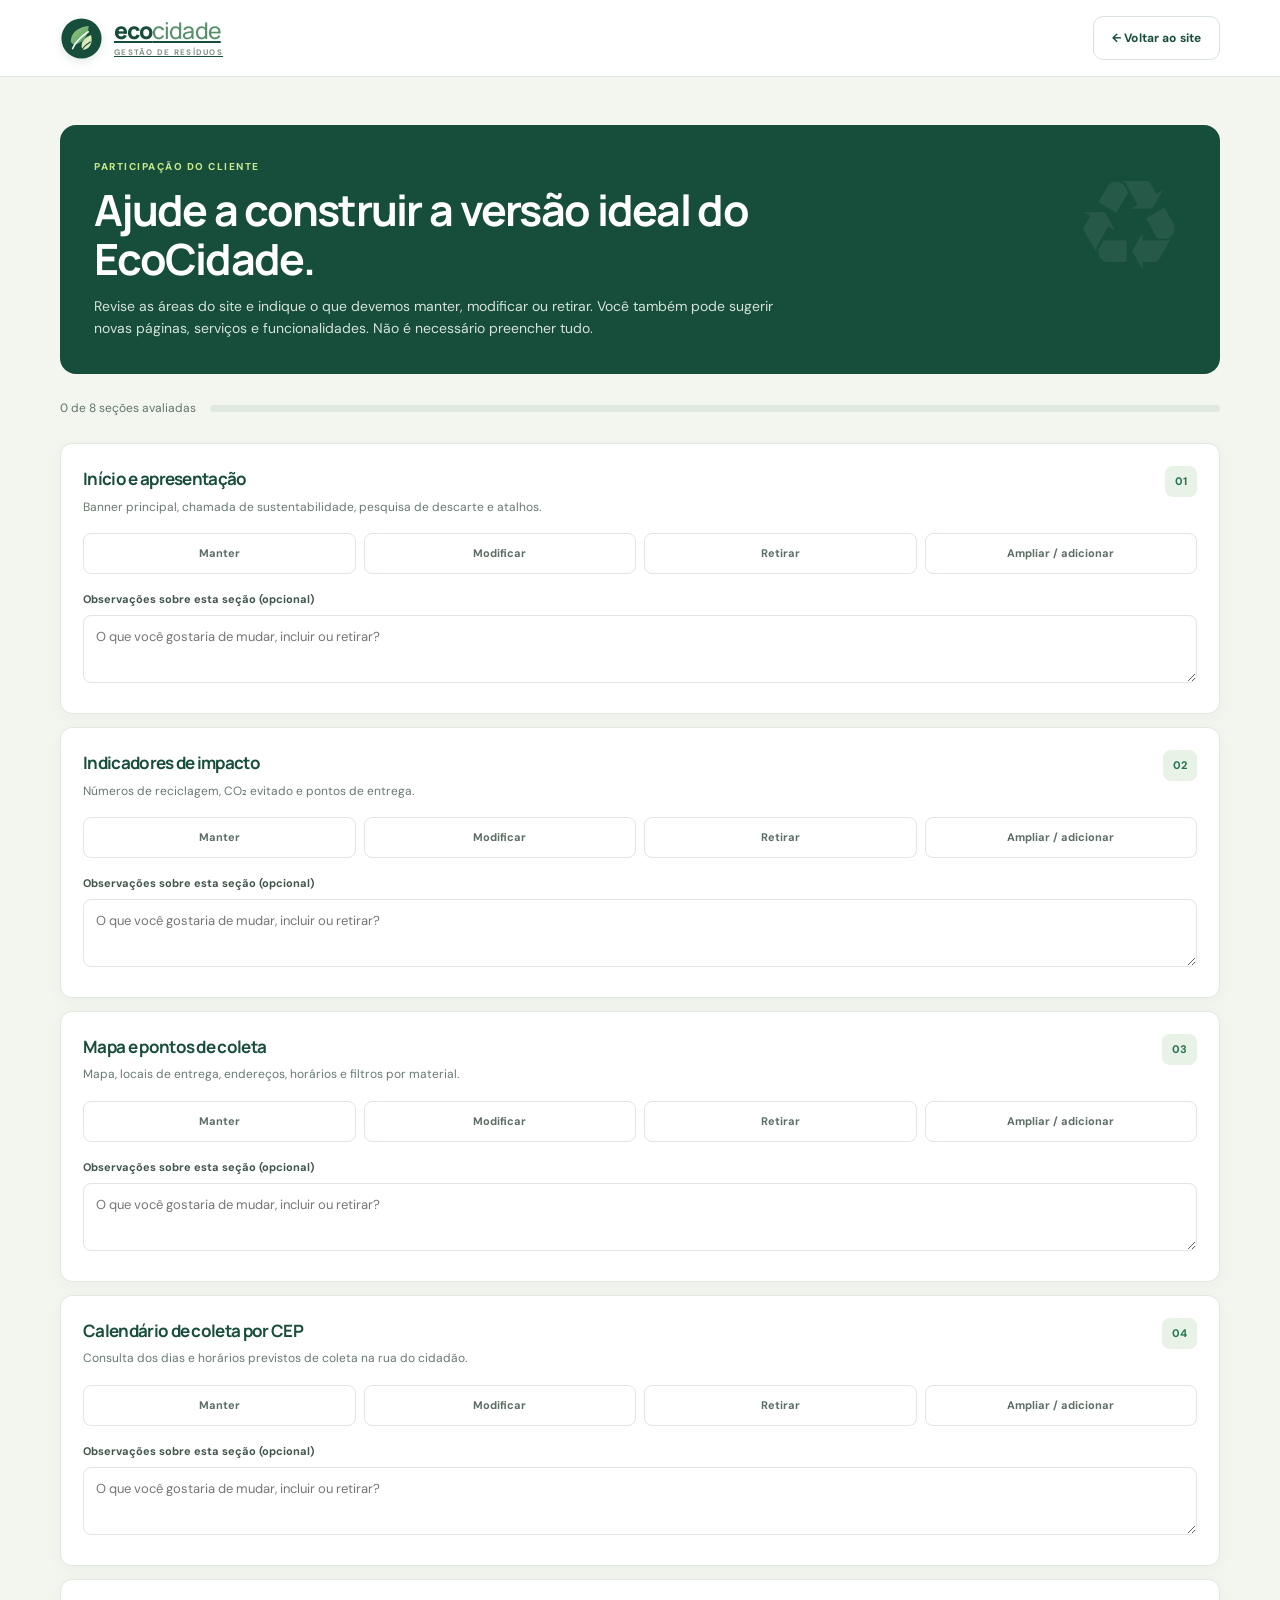
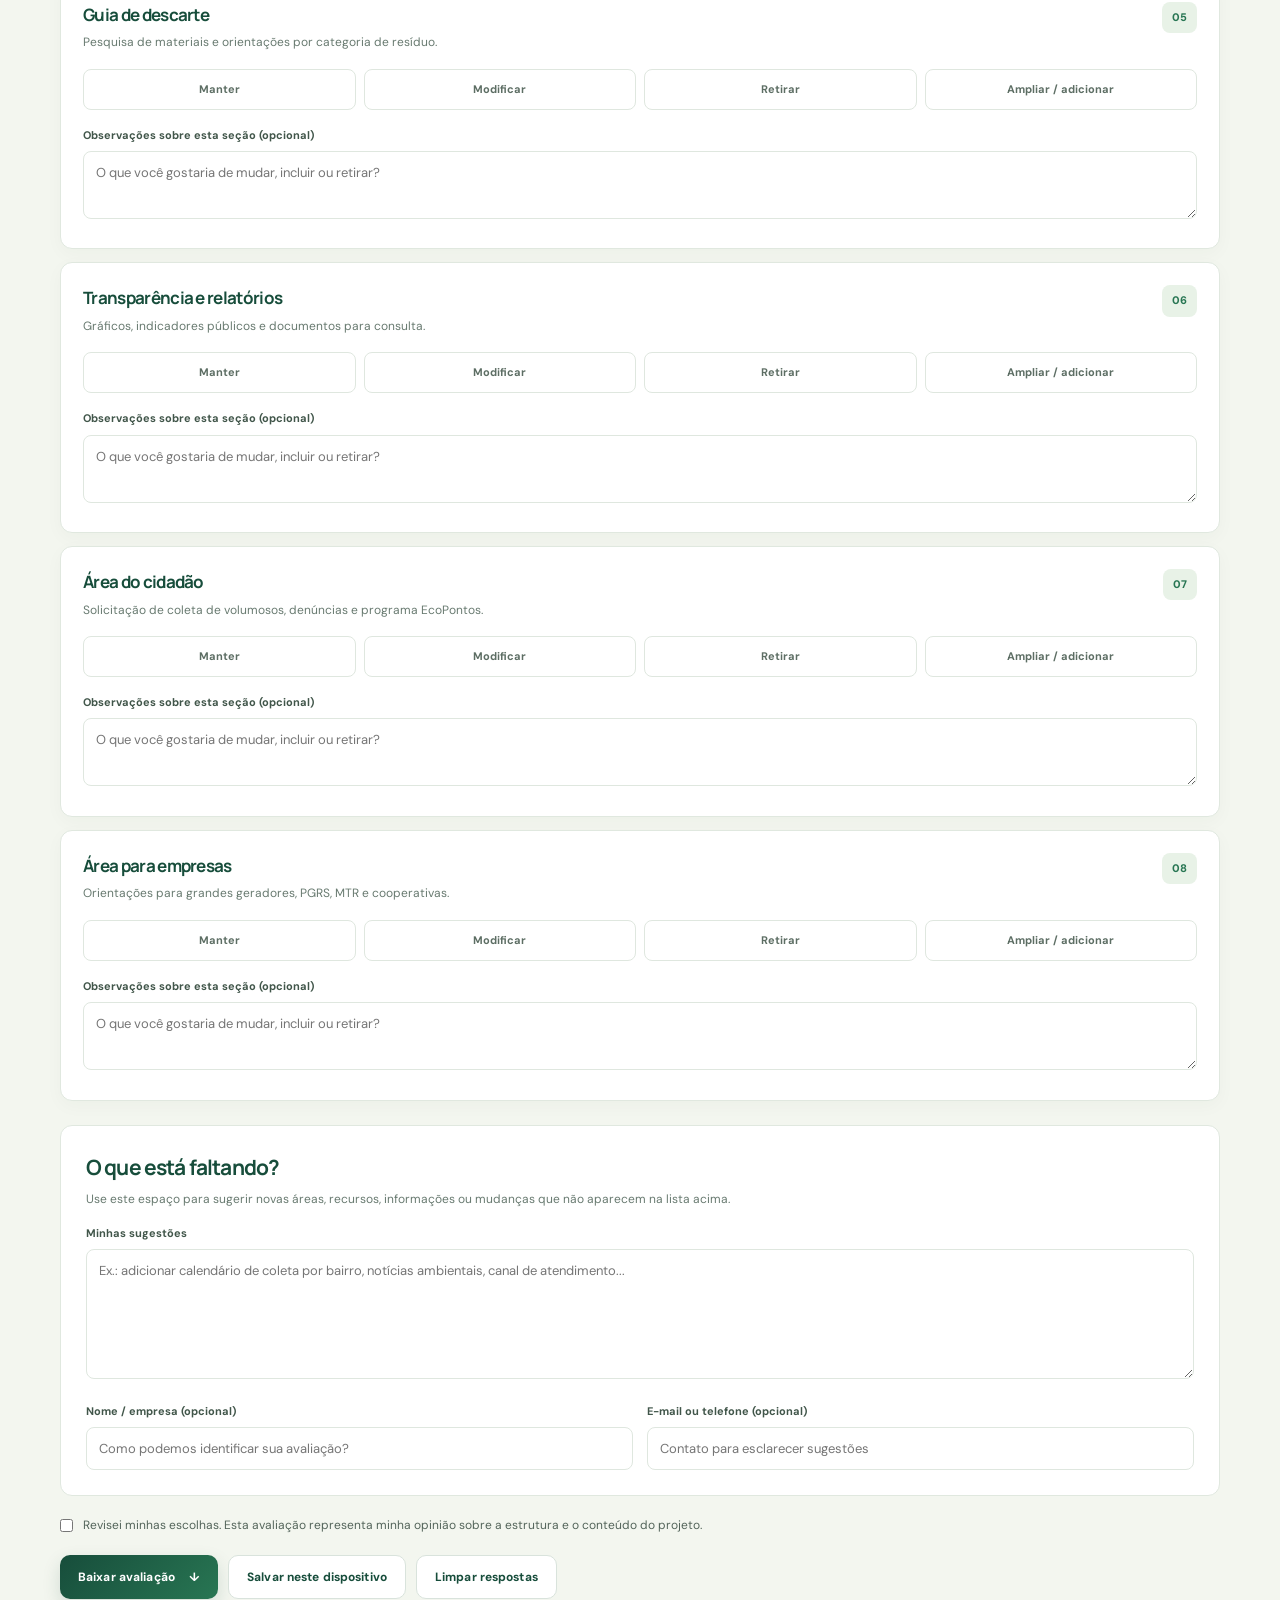
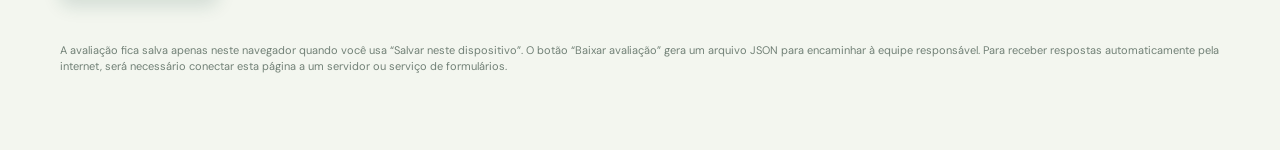
==== feedback.html @ f4b9c095 "Primeira versão do portal EcoCidade" ====
<!DOCTYPE html>
<html lang="pt-BR">
<head>
<meta charset="UTF-8"><meta name="viewport" content="width=device-width, initial-scale=1.0">
<meta name="description" content="Avalie o projeto EcoCidade e envie suas sugestões.">
<title>Avaliação do projeto | EcoCidade</title>
<link rel="preconnect" href="https://fonts.googleapis.com"><link rel="preconnect" href="https://fonts.gstatic.com" crossorigin>
<link href="https://fonts.googleapis.com/css2?family=DM+Sans:wght@400;500;600;700&family=Manrope:wght@500;600;700;800&display=swap" rel="stylesheet">
<link rel="stylesheet" href="css/estilo.css">
<style>
body{background:#f3f6ef}.review-header{background:#fff;border-bottom:1px solid #e0e8df;padding:16px 0}
.review-header .container{display:flex;justify-content:space-between;align-items:center;gap:16px}
.review-main{padding:48px 0 75px}.review-intro{background:#174d3b;color:white;border-radius:16px;padding:34px;margin-bottom:25px;position:relative;overflow:hidden}
.review-intro:after{content:"♻";position:absolute;right:35px;top:5px;font-size:125px;color:#ffffff12}
.review-intro h1{font-size:clamp(29px,4vw,43px);line-height:1.15;max-width:720px}.review-intro p{color:#d5e3da;max-width:680px;margin-top:13px;font-size:14px}
.review-kicker{color:#c7e78b;font-size:10px;font-weight:800;letter-spacing:.15em;margin-bottom:10px;display:block}
.progress-wrap{display:flex;align-items:center;gap:14px;margin:20px 0 26px;color:#62736a;font-size:12px}.progress-track{height:7px;background:#e1e9df;border-radius:10px;flex:1;overflow:hidden}.progress-fill{height:100%;width:0;background:#287653;transition:width .2s}
.review-card{background:white;border:1px solid #e0e8df;border-radius:12px;padding:22px;margin:13px 0;box-shadow:0 5px 18px #183d2a08}
.review-card-top{display:flex;justify-content:space-between;gap:15px;align-items:flex-start}.review-card h2{font-size:17px;color:#174d3b}.review-card p{font-size:12px;color:#687a70;margin-top:5px}
.section-number{background:#e8f2e7;color:#287653;border-radius:8px;padding:7px 10px;font-size:11px;font-weight:800}
.choice-grid{display:grid;grid-template-columns:repeat(4,minmax(0,1fr));gap:8px;margin:17px 0}
.choice{position:relative}.choice input{position:absolute;opacity:0;inset:0;cursor:pointer}.choice span{display:block;text-align:center;padding:11px 7px;border:1px solid #dfe7df;border-radius:8px;font-size:11px;font-weight:700;color:#5d6e64;cursor:pointer;transition:.15s}
.choice input:checked+span{border-color:#287653;background:#eaf4e9;color:#174d3b;box-shadow:inset 0 0 0 1px #287653}
.choice input:focus-visible+span{outline:3px solid #b8d98a;outline-offset:2px}
.review-card textarea,.suggestion-box textarea,.review-field input{width:100%;border:1px solid #dfe7df;border-radius:8px;padding:12px;font:13px "DM Sans";color:#1d3028;resize:vertical}
.review-card textarea{min-height:68px}.review-label{display:block;font-size:11px;font-weight:700;color:#41564a;margin:5px 0 7px}
.suggestion-box{background:white;border:1px solid #e0e8df;border-radius:12px;padding:25px;margin-top:24px}.suggestion-box h2{font-size:21px;color:#174d3b}.suggestion-box>p{font-size:12px;color:#687a70;margin:6px 0 17px}.suggestion-box textarea{min-height:130px}
.review-fields{display:grid;grid-template-columns:1fr 1fr;gap:14px;margin-top:16px}.review-field label{display:block;font-size:11px;font-weight:700;margin-bottom:7px;color:#41564a}
.approval{display:flex;align-items:flex-start;gap:10px;margin:20px 0;color:#53645a;font-size:12px}.approval input{margin-top:3px;accent-color:#287653}
.review-actions{display:flex;gap:10px;flex-wrap:wrap;margin-top:20px}.review-actions .btn{font-size:12px}
.notice{font-size:11px;color:#718076;margin-top:15px;line-height:1.5}.saved-status{font-size:11px;color:#287653;margin-top:12px;min-height:16px}
@media(max-width:650px){.review-intro{padding:25px 20px}.choice-grid{grid-template-columns:repeat(2,minmax(0,1fr))}.review-fields{grid-template-columns:1fr}.review-header .container{align-items:flex-start}.review-header .brand-name{font-size:18px}.review-card{padding:17px}}
</style></head>
<body>
<header class="review-header"><div class="container">
<a class="brand" href="index.html"><img class="brand-logo" src="img/logo-ecocidade.svg" alt="Logo EcoCidade"><span class="brand-name">eco<span class="brand-light">cidade</span><small>GESTÃO DE RESÍDUOS</small></span></a>
<a class="btn btn-outline" href="index.html">← Voltar ao site</a>
</div></header>
<main class="review-main"><div class="container">
<section class="review-intro"><span class="review-kicker">PARTICIPAÇÃO DO CLIENTE</span><h1>Ajude a construir a versão ideal do EcoCidade.</h1><p>Revise as áreas do site e indique o que devemos manter, modificar ou retirar. Você também pode sugerir novas páginas, serviços e funcionalidades. Não é necessário preencher tudo.</p></section>
<div class="progress-wrap"><span id="progressText">0 de 8 seções avaliadas</span><div class="progress-track"><div class="progress-fill" id="progressFill"></div></div></div>
<form id="reviewForm">
<div id="sectionReviews"></div>
<section class="suggestion-box">
<h2>O que está faltando?</h2><p>Use este espaço para sugerir novas áreas, recursos, informações ou mudanças que não aparecem na lista acima.</p>
<label class="review-label" for="newIdeas">Minhas sugestões</label><textarea id="newIdeas" placeholder="Ex.: adicionar calendário de coleta por bairro, notícias ambientais, canal de atendimento..."></textarea>
<div class="review-fields">
<div class="review-field"><label for="clientName">Nome / empresa (opcional)</label><input id="clientName" placeholder="Como podemos identificar sua avaliação?"></div>
<div class="review-field"><label for="clientContact">E-mail ou telefone (opcional)</label><input id="clientContact" placeholder="Contato para esclarecer sugestões"></div>
</div>
</section>
<label class="approval"><input type="checkbox" id="finalApproval"><span>Revisei minhas escolhas. Esta avaliação representa minha opinião sobre a estrutura e o conteúdo do projeto.</span></label>
<div class="review-actions"><button class="btn btn-dark" type="button" id="exportBtn">Baixar avaliação <span>↓</span></button><button class="btn btn-outline" type="button" id="saveBtn">Salvar neste dispositivo</button><button class="btn btn-outline" type="button" id="clearBtn">Limpar respostas</button></div>
<p class="saved-status" id="savedStatus" aria-live="polite"></p>
<p class="notice">A avaliação fica salva apenas neste navegador quando você usa “Salvar neste dispositivo”. O botão “Baixar avaliação” gera um arquivo JSON para encaminhar à equipe responsável. Para receber respostas automaticamente pela internet, será necessário conectar esta página a um servidor ou serviço de formulários.</p>
</form>
</div></main>
<script src="js/feedback.js"></script>
</body></html>
---- css/estilo.css ----
*{box-sizing:border-box;margin:0;padding:0}
:root{--green:#287653;--deep:#174D3B;--lime:#B8D98A;--ink:#1D3028;--muted:#687A70;--paper:#F3F6EF;--line:#E0E8DF;--orange:#D99A56;--sage:#DCE9D5;--teal:#4C8E83}
html{scroll-behavior:smooth;scroll-padding-top:85px}
body{font-family:"DM Sans",sans-serif;color:var(--ink);background:#fff;line-height:1.55}
h1,h2,h3,.brand{font-family:Manrope,sans-serif;letter-spacing:-.04em}
.container{width:min(1160px,calc(100% - 44px));margin:auto}
.topbar{height:78px;background:#fff;position:sticky;top:0;z-index:20;border-bottom:1px solid #edf0eb}
.nav-wrap{height:100%;display:flex;align-items:center;justify-content:space-between;gap:28px}
.brand{display:flex;align-items:center;gap:9px;font-size:23px;font-weight:800;color:var(--deep);line-height:1}
.brand-mark{display:grid;place-items:center;width:39px;height:39px;border-radius:12px;background:var(--lime);font-size:24px}
.brand-light{font-weight:500;color:var(--green)}.brand small{display:block;font:700 8px "DM Sans";letter-spacing:.15em;color:#849188;margin-top:5px}
nav{display:flex;gap:29px}nav a,.footer-nav a{font-size:13px;text-decoration:none;color:#526159;font-weight:600}nav a:hover,nav a.active{color:var(--green)}
.btn{border:0;border-radius:7px;padding:13px 18px;font:700 12px "DM Sans";text-decoration:none;display:inline-flex;align-items:center;justify-content:center;gap:14px;cursor:pointer;transition:.2s}
.btn:hover{transform:translateY(-2px)}.btn-outline{border:1px solid #d9e3dc;color:var(--deep)}.btn-dark{background:var(--deep);color:#fff}.btn-lime{background:var(--lime);color:var(--deep)}
.menu-toggle{display:none;background:none;border:0;font-size:25px;color:var(--deep)}
.hero{min-height:555px;background:linear-gradient(90deg,rgba(8,39,29,.94),rgba(8,39,29,.73) 53%,rgba(8,39,29,.2)),url("https://images.unsplash.com/photo-1532996122724-e3c354a0b15b?auto=format&fit=crop&w=2000&q=85") center/cover;position:relative;color:#fff;overflow:hidden}
.hero-content{position:relative;padding-top:100px;padding-bottom:85px;z-index:1}.eyebrow{font-size:10px;letter-spacing:.17em;font-weight:800;color:var(--green);display:block;margin-bottom:15px}.eyebrow.light{color:#c7e78b}.eyebrow span{display:inline-block;width:7px;height:7px;background:var(--lime);border-radius:50%;margin-right:8px}
.hero h1{font-size:clamp(38px,5.2vw,64px);line-height:1.1;max-width:690px;font-weight:700}.hero h1 em,h2 em{font-style:normal;color:#c5e86c}.hero-content>p{max-width:530px;color:#d6e0d9;font-size:15px;margin:22px 0 28px}
.hero-search{display:flex;align-items:center;background:#fff;border-radius:8px;padding:6px;max-width:600px;box-shadow:0 12px 35px #0002}.hero-search input,.guide-search input{border:0;outline:0;flex:1;min-width:0;padding:12px;color:var(--ink);font:14px "DM Sans"}.search-icon{color:var(--green);font-size:27px;padding:0 12px}.hero-search button,.guide-search button{background:var(--lime);border:0;border-radius:6px;padding:13px 18px;color:var(--deep);font-weight:800;cursor:pointer}.hero-links{display:flex;gap:26px;margin-top:22px}.hero-links a{color:#e0e9e3;text-decoration:none;font-size:12px}.hero-stamp{position:absolute;right:max(5%,calc((100% - 1160px)/2));bottom:45px;width:145px;height:145px;border:1px solid #ffffff55;border-radius:50%;display:flex;flex-direction:column;align-items:center;justify-content:center;transform:rotate(9deg);color:#d8e9c0;text-align:center}.hero-stamp span{font-size:27px}.hero-stamp strong{font-size:11px;line-height:1.25;letter-spacing:.1em}.hero-stamp small{font-size:6px;letter-spacing:.12em;margin-top:5px}
.impact-section{background:var(--paper);padding:48px 0 20px}.impact-grid{display:flex;align-items:stretch;gap:18px}.impact-intro{flex:1.3;padding:7px 18px 5px 0}.impact-intro h2,.section-heading h2,.calendar-flex h2,.business-flex h2{font-size:clamp(27px,3vw,38px);line-height:1.18}.impact-intro h2 em,.section-heading h2 em{color:var(--green)}.impact-intro p,.section-heading p{font-size:13px;color:var(--muted);margin-top:12px}.impact-card{flex:1;background:#fff;border:1px solid #edf0eb;border-radius:10px;padding:20px;display:flex;flex-direction:column;min-width:0}.impact-icon{width:34px;height:34px;border-radius:10px;display:grid;place-items:center;margin-bottom:12px}.green{background:#e8f4e9;color:#31835b}.blue{background:#e7f1f7;color:#4283a5}.orange{background:#fbf0e3;color:#b9782f}.impact-card strong{font:800 29px Manrope;color:var(--deep)}.impact-card>span:not(.impact-icon){font-size:11px;color:#5f6d65}.impact-card small{font-size:9px;color:#6e9d6e;margin-top:12px}.demo-note{font-size:9px;color:#87938b;text-align:right;margin-top:9px}
.section{padding:88px 0}.section-heading{display:flex;align-items:flex-end;justify-content:space-between;gap:20px;margin-bottom:30px}.section-heading h2{font-size:35px}.map-layout{display:flex;gap:20px}.map-panel{flex:1.65;min-width:0;border:1px solid var(--line);border-radius:10px;overflow:hidden}.map-toolbar{height:53px;padding:0 17px;display:flex;align-items:center;justify-content:space-between}.map-toolbar strong{font-size:12px}.map-toolbar span{font-size:10px;color:var(--muted)}.map-frame{height:350px;position:relative;background:#e8eee7}.map-frame iframe{width:100%;height:100%;border:0}.map-caption{position:absolute;bottom:10px;left:10px;background:#fff;padding:5px 9px;border-radius:4px;font-size:9px;color:#56645b;box-shadow:0 2px 8px #0001}
.point-sidebar{flex:1;min-width:260px;border:1px solid var(--line);border-radius:10px;padding:18px}.point-sidebar label,.cep-form label{display:block;font-size:11px;font-weight:700;margin-bottom:8px}.point-sidebar select{width:100%;padding:11px;border:1px solid var(--line);border-radius:6px;background:white;font:12px "DM Sans";color:var(--ink)}.point-list{margin-top:10px}.point-item{padding:13px 0;border-bottom:1px solid var(--line);display:flex;gap:10px}.pin{width:32px;height:32px;flex:none;border-radius:8px;background:#eaf3e8;color:var(--green);display:grid;place-items:center}.point-item strong{font-size:11px;display:block}.point-item small{font-size:10px;color:var(--muted);display:block}.point-item a{font-size:10px;color:var(--green);font-weight:700;text-decoration:none}.small-muted{font-size:9px;color:#8a958e;margin-top:12px}
.calendar-band{background:var(--deep);color:#fff;padding:45px 0}.calendar-flex{display:flex;align-items:center;justify-content:space-between;gap:40px}.calendar-flex h2{font-size:32px}.calendar-flex p{font-size:12px;color:#c5d3ca;margin-top:9px}.cep-form{width:min(430px,45%)}.cep-form>div{display:flex;gap:7px}.cep-form input{flex:1;min-width:0;padding:13px;border:0;border-radius:6px;font:14px "DM Sans"}.cep-form small{display:block;color:#c2d0c7;font-size:9px;margin-top:8px}
.guide-section{background:#fafbf8}.guide-search{display:flex;align-items:center;max-width:700px;background:#fff;border:1px solid var(--line);border-radius:8px;padding:5px;margin-bottom:10px}.guide-search>span{font-size:25px;color:var(--green);padding:0 12px}.guide-result{min-height:25px;font-size:11px;color:var(--muted);margin:10px 0 20px}.guide-result strong{color:var(--deep)}.category-row{display:flex;gap:9px;flex-wrap:wrap;margin-bottom:23px}.category{border:1px solid var(--line);background:white;padding:10px 16px;border-radius:7px;font:600 11px "DM Sans";color:#65736b;cursor:pointer}.category span{margin-right:7px;color:var(--green)}.category.active{background:var(--deep);border-color:var(--deep);color:white}.guide-grid{display:flex;flex-wrap:wrap;gap:14px}.guide-card{flex:1 1 190px;max-width:calc(25% - 11px);min-width:180px;background:#fff;border:1px solid var(--line);border-radius:9px;padding:19px}.guide-card .g-icon{font-size:24px;color:var(--green)}.guide-card h3{font-size:14px;margin:10px 0 5px}.guide-card p{font-size:10px;color:var(--muted);min-height:46px}.tag{display:inline-block;font-size:8px;font-weight:800;text-transform:uppercase;letter-spacing:.08em;padding:5px 7px;border-radius:4px;background:#eaf4e9;color:#34734d;margin-top:12px}.tag.perigosos{background:#fff0e6;color:#a65f2c}.tag.rejeitos{background:#eef0f1;color:#68727a}.tag.organicos{background:#f2f0df;color:#7c7839}
.transparency-section{padding:82px 0;background:#123e30;color:#fff}.transparency-section .section-heading p{color:#c1d2c8}.transparency-section h2 em{color:var(--lime)}.data-pill{font-size:9px;color:#d4e8b4;border:1px solid #ffffff35;padding:8px 11px;border-radius:30px;white-space:nowrap}.charts-grid{display:flex;gap:17px}.chart-card{flex:1;background:#fff;color:var(--ink);border-radius:10px;padding:22px;min-width:0}.chart-title{display:flex;justify-content:space-between;align-items:center}.chart-title strong{font-size:13px;display:block}.chart-title small{font-size:10px;color:var(--muted)}.chart-title>span{font-size:10px;color:var(--green);font-weight:700}.chart-box{height:220px;position:relative;margin-top:12px}.chart-legend{display:flex;justify-content:center;gap:17px;flex-wrap:wrap;font-size:9px;color:#69766e}.dot{width:7px;height:7px;border-radius:50%;display:inline-block;margin-right:5px}.d1{background:#3c9567}.d2{background:#b7c9b7}.d3{background:#e7bd67}.downloads{margin-top:22px;padding:20px 22px;border:1px solid #ffffff25;border-radius:9px;display:flex;align-items:center;justify-content:space-between;gap:20px}.downloads strong{font-size:13px}.downloads p{font-size:10px;color:#bdcec4;margin-top:4px}.download-links{display:flex;gap:10px;flex-wrap:wrap}.doc-link{background:#ffffff12;border:1px solid #ffffff22;border-radius:6px;padding:10px 13px;text-decoration:none;color:#fff;font-size:10px;font-weight:700}.doc-link small{display:block;color:#b9c9bf;font-size:8px;font-weight:400}
.citizen-section{background:#fff}.service-cards{display:flex;gap:17px}.service-card{flex:1;border:1px solid var(--line);border-radius:10px;padding:23px;min-width:0}.service-icon{width:42px;height:42px;display:grid;place-items:center;border-radius:12px;background:#eaf4e9;color:var(--green);font-size:21px}.alert-icon{background:#fff1e7;color:#b66e37}.service-card h3{font-size:16px;margin:17px 0 7px}.service-card p{font-size:11px;color:var(--muted);min-height:49px}.text-btn{border:0;background:none;color:var(--green);font:800 11px "DM Sans";margin-top:17px;cursor:pointer}.eco-card{background:#f5f8ee}.eco-score{display:flex;align-items:baseline;gap:8px;margin-top:12px}.eco-score strong{font:800 25px Manrope;color:var(--green)}.eco-score span{font-size:9px;color:var(--muted)}
.business-section{background:#163f32;color:#fff;padding:72px 0}.business-flex{display:flex;align-items:center;justify-content:space-between;gap:70px}.business-flex>div:first-child{flex:1}.business-flex h2{font-size:37px;max-width:520px}.business-flex p{font-size:12px;color:#c4d2ca;max-width:460px;margin:14px 0 22px}.business-actions{display:flex;align-items:center;gap:20px;flex-wrap:wrap}.business-link{font-size:11px;color:#d5e1d9;text-decoration:none}.business-features{flex:1;max-width:470px}.business-features>div{display:flex;align-items:center;gap:17px;padding:18px 0;border-bottom:1px solid #ffffff2b}.business-features>div>span{font:700 13px Manrope;color:var(--lime)}.business-features strong{font-size:12px;display:block}.business-features small{font-size:10px;color:#bdcec4}
.footer{background:#0e2d24;color:#fff;padding:36px 0 18px}.footer-main{display:flex;align-items:center;gap:35px;padding-bottom:28px}.footer-brand{color:white;flex:none}.footer-main>p{font-size:10px;color:#b9c9c0;max-width:280px}.footer-nav{margin-left:auto;display:flex;gap:18px;flex-wrap:wrap}.footer-nav a{color:#c9d6cf;font-size:10px}.footer-bottom{border-top:1px solid #ffffff20;padding-top:15px;display:flex;justify-content:space-between;color:#91a69a;font-size:9px}
.modal{display:none;position:fixed;inset:0;z-index:50;align-items:center;justify-content:center;padding:20px}.modal.open{display:flex}.modal-backdrop{position:absolute;inset:0;background:#071c15bd}.modal-box{position:relative;background:white;border-radius:12px;padding:30px;width:min(520px,100%);max-height:90vh;overflow:auto;box-shadow:0 20px 70px #0003}.modal-close{position:absolute;right:17px;top:12px;border:0;background:none;font-size:26px;cursor:pointer;color:#68766e}.modal-box h2{font-size:26px;color:var(--deep)}.modal-box>p{font-size:11px;color:var(--muted);margin:7px 0 20px}.field{margin-bottom:13px}.field label{font-size:10px;font-weight:700;display:block;margin-bottom:5px}.field input,.field textarea,.field select{width:100%;padding:11px;border:1px solid var(--line);border-radius:6px;font:12px "DM Sans"}.field textarea{min-height:85px;resize:vertical}.modal-submit{width:100%;margin-top:7px}.form-disclaimer{display:block;color:#89948d;font-size:9px;margin-top:12px}.toast{position:fixed;bottom:22px;left:50%;transform:translate(-50%,20px);opacity:0;background:#153f31;color:#fff;padding:12px 18px;border-radius:7px;font-size:11px;z-index:80;transition:.25s;pointer-events:none}.toast.show{opacity:1;transform:translate(-50%,0)}
@media(max-width:900px){nav{gap:13px}nav a{font-size:11px}.header-report{display:none}.impact-grid{flex-wrap:wrap}.impact-intro{flex-basis:100%}.impact-card{min-width:29%}.business-flex{gap:30px}}
@media(max-width:680px){.container{width:min(100% - 32px,560px)}.topbar{height:68px}.menu-toggle{display:block;margin-left:auto}nav{display:none;position:absolute;top:68px;left:0;right:0;background:#fff;padding:18px 22px 22px;box-shadow:0 10px 15px #0001;flex-direction:column;gap:17px}nav.open{display:flex}nav a{font-size:13px}.hero{min-height:570px;background-position:62% center}.hero-content{padding-top:78px}.hero h1{font-size:42px}.hero-content>p{font-size:13px}.hero-search{flex-wrap:wrap}.hero-search input{font-size:12px}.hero-search button{padding:11px}.hero-stamp{width:100px;height:100px;right:18px;bottom:17px;opacity:.8}.hero-stamp span{font-size:18px}.hero-stamp strong{font-size:8px}.hero-stamp small{font-size:5px}.hero-links{flex-direction:column;gap:9px}.impact-grid{gap:10px}.impact-card{flex-basis:calc(50% - 5px);padding:15px}.impact-card strong{font-size:24px}.section{padding:60px 0}.section-heading{align-items:flex-start;flex-direction:column}.section-heading h2{font-size:29px}.map-layout,.calendar-flex,.charts-grid,.service-cards,.business-flex{flex-direction:column}.map-frame{height:290px}.point-sidebar{min-width:0}.calendar-flex{gap:22px}.cep-form{width:100%}.guide-card{max-width:none;flex-basis:calc(50% - 7px);min-width:135px;padding:14px}.transparency-section{padding:60px 0}.chart-card{width:100%}.downloads{align-items:flex-start;flex-direction:column}.download-links{width:100%}.doc-link{flex:1;min-width:120px}.service-card p{min-height:0}.business-flex h2{font-size:31px}.business-features{width:100%;max-width:none}.footer-main{align-items:flex-start;flex-direction:column;gap:17px}.footer-nav{margin-left:0}.footer-bottom{gap:10px;flex-direction:column}.data-pill{align-self:flex-start}}
@media(prefers-reduced-motion:reduce){html{scroll-behavior:auto}*,*:before,*:after{transition:none!important}}


/* Identidade visual EcoCidade — atualização de modernidade e sustentabilidade */
.topbar{background:rgba(250,252,248,.96);backdrop-filter:blur(14px);box-shadow:0 5px 24px rgba(23,77,59,.045)}
.brand{gap:11px}.brand-logo{width:43px;height:43px;display:block;flex:none;filter:drop-shadow(0 3px 5px rgba(23,77,59,.13))}.brand-name{display:block}
.brand-light{color:#57916B}.brand small{color:#809487;letter-spacing:.16em}
nav a{transition:color .2s ease}nav a:hover,nav a.active{color:#287653}
.btn{border-radius:10px;letter-spacing:.01em}.btn-dark{background:linear-gradient(135deg,#174D3B,#287653);box-shadow:0 7px 18px rgba(23,77,59,.15)}.btn-lime{background:#B8D98A}.btn-outline{background:#fff}
.hero{background-image:linear-gradient(90deg,rgba(15,54,40,.94),rgba(23,77,59,.77) 54%,rgba(23,77,59,.24)),url("https://images.unsplash.com/photo-1532996122724-e3c354a0b15b?auto=format&fit=crop&w=2000&q=85")}
.hero h1 em,h2 em{color:#C9E5A5}.hero-search{border-radius:12px}.hero-search button,.guide-search button{background:#B8D98A;border-radius:9px}
.hero-stamp{border-color:rgba(218,239,201,.55);color:#D9E9C5}
.impact-section{background:linear-gradient(180deg,#F3F6EF,#EDF3EA)}
.impact-card,.map-panel,.point-sidebar,.guide-card,.service-card,.chart-card{border-radius:14px;box-shadow:0 8px 26px rgba(29,64,45,.045)}
.impact-card{border-color:#E6EDE4}.impact-card strong{color:#174D3B}.map-frame{background:#E6EEE3}
.pin,.service-icon{background:#E6F0E2;color:#287653}.calendar-band{background:linear-gradient(115deg,#123F30,#1D6047)}
.category{border-radius:999px}.category.active{background:#174D3B;border-color:#174D3B;color:#fff}
.guide-section{background:#F7F9F4}.guide-card{transition:transform .2s ease,box-shadow .2s ease}
.guide-card:hover,.service-card:hover{transform:translateY(-3px);box-shadow:0 13px 30px rgba(29,64,45,.09)}
.tag{background:#E7F1E2;color:#39724F}.tag.organicos{background:#EEF0D9;color:#77783D}
.transparency-section{background:linear-gradient(135deg,#123F30,#174D3B)}.chart-card{box-shadow:0 10px 28px rgba(0,0,0,.08)}
.d1{background:#4E9B70}.d2{background:#B8CBB9}.d3{background:#D9A65E}.downloads{border-radius:12px;background:rgba(255,255,255,.035)}
.doc-link{border-radius:9px}.service-card{border-color:#E3EBE1}.business-section{background:linear-gradient(120deg,#174D3B,#226447)}
.footer{background:#102F25}.footer-brand .brand-logo{width:39px;height:39px}.footer-bottom{border-color:rgba(255,255,255,.14)}
input:focus,select:focus,button:focus-visible,a:focus-visible{outline:3px solid rgba(184,217,138,.75);outline-offset:2px}
@media(max-width:760px){.brand-logo{width:39px;height:39px}.brand{font-size:21px}.hero{background-position:58% center}.hero-stamp{width:105px;height:105px;right:20px;bottom:20px}.hero-stamp span{font-size:21px}.hero-stamp strong{font-size:9px}}

/* Acesso à avaliação do cliente */
.header-actions{display:flex;align-items:center;gap:9px}
@media(max-width:900px){.header-actions{gap:6px}.header-actions .btn{padding:10px 11px;font-size:10px}}
@media(max-width:700px){.header-actions{display:none}}
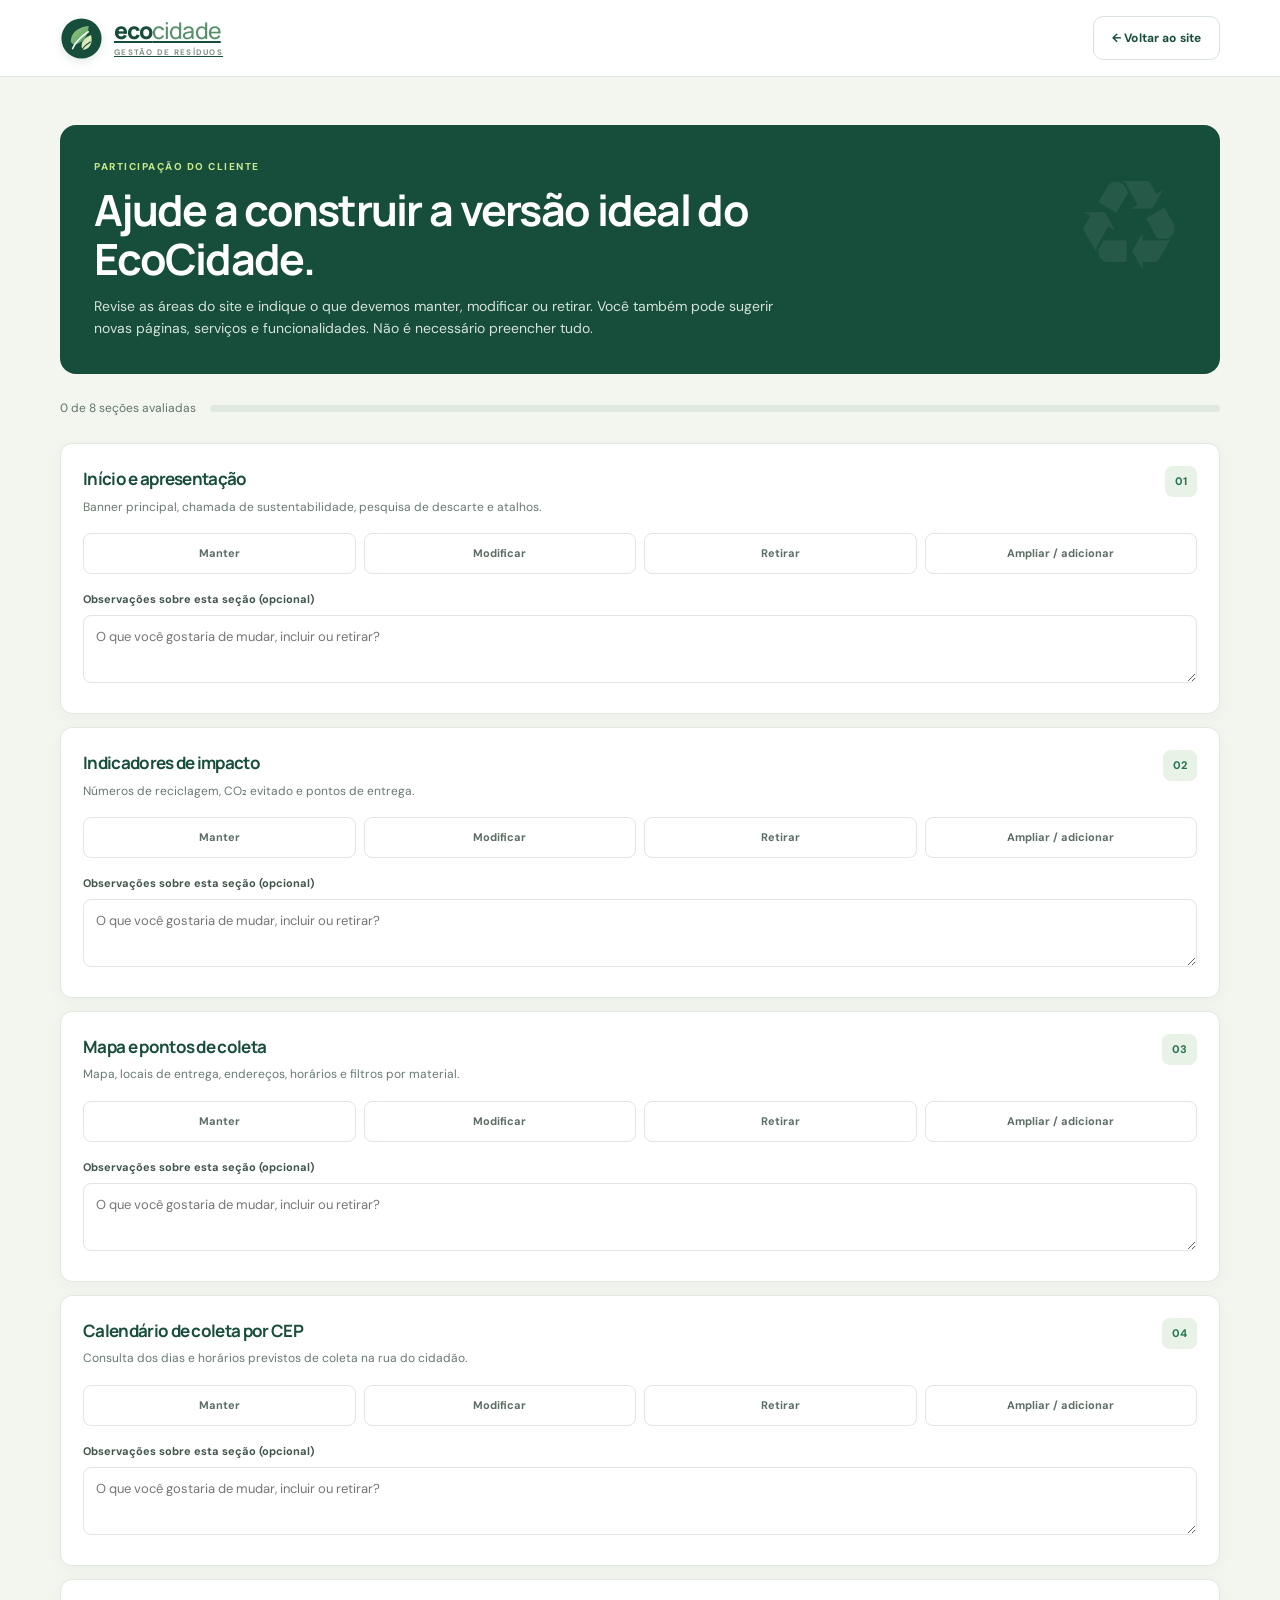
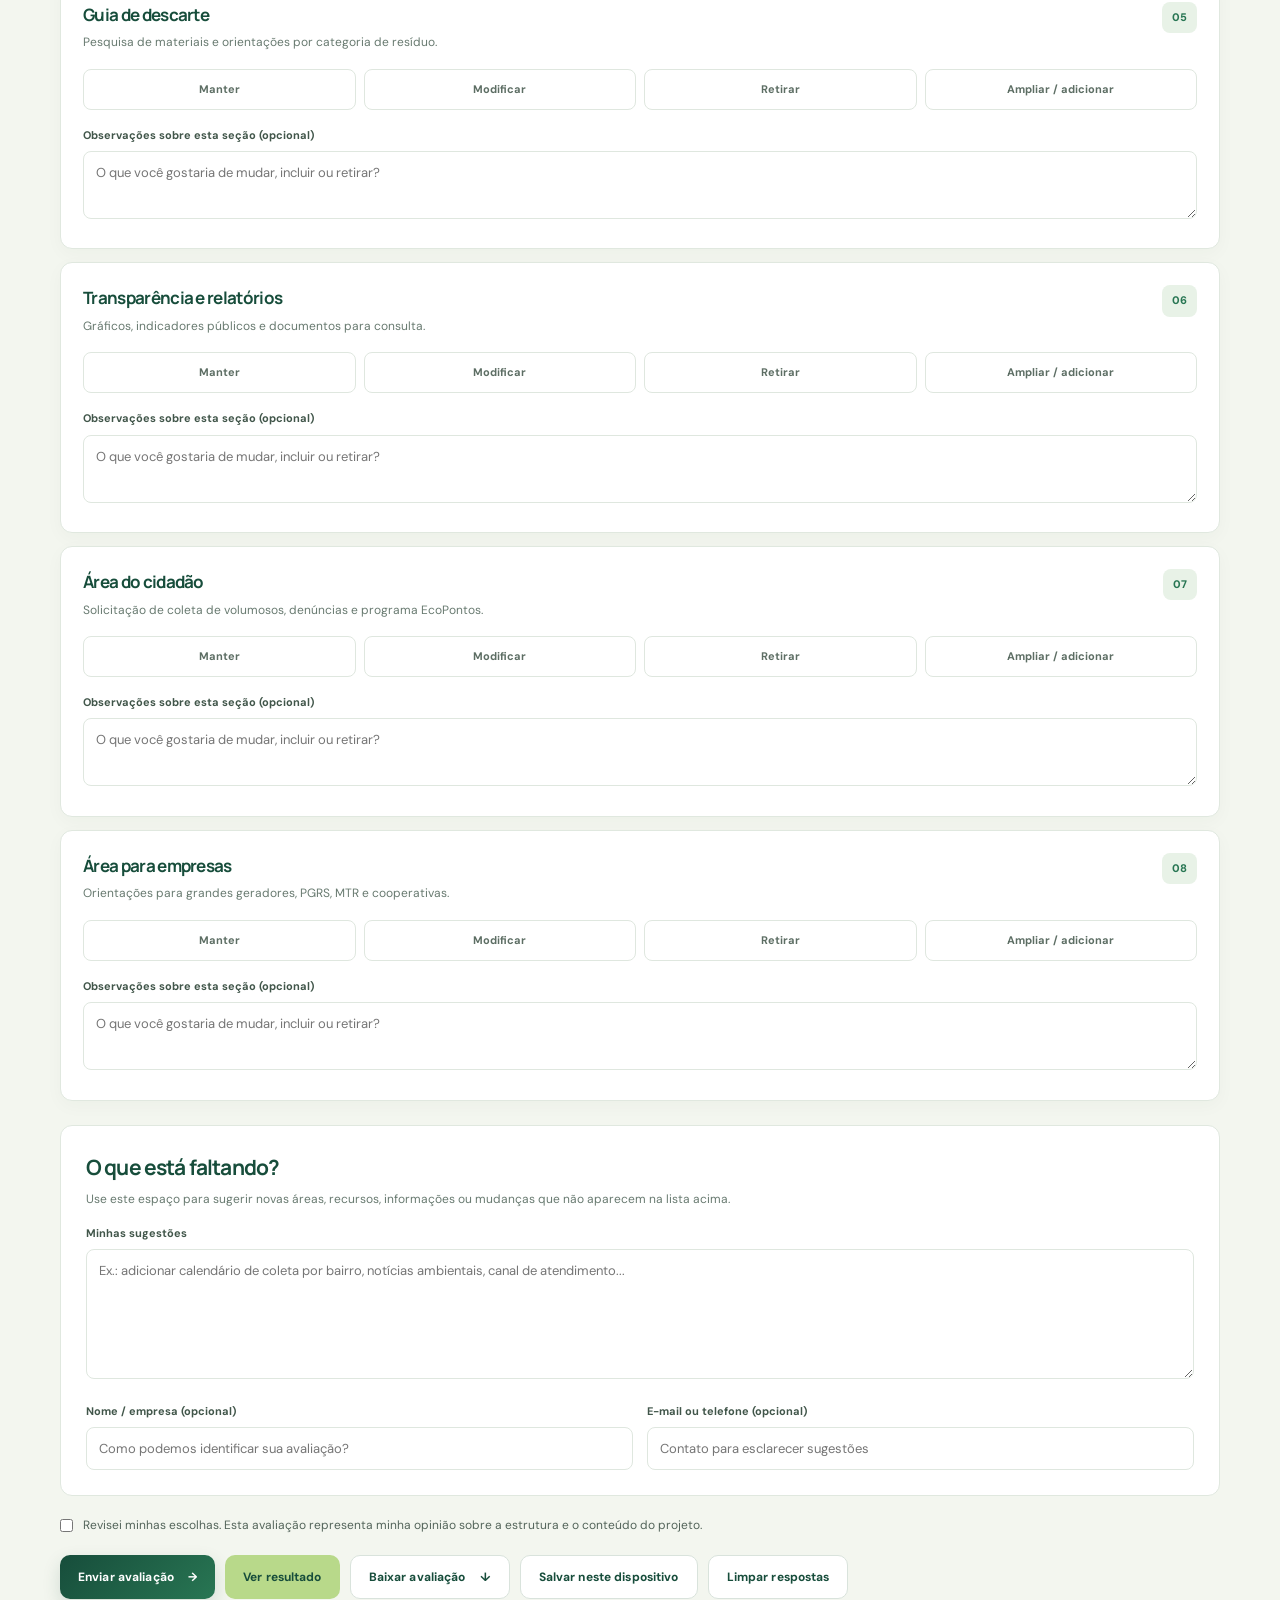
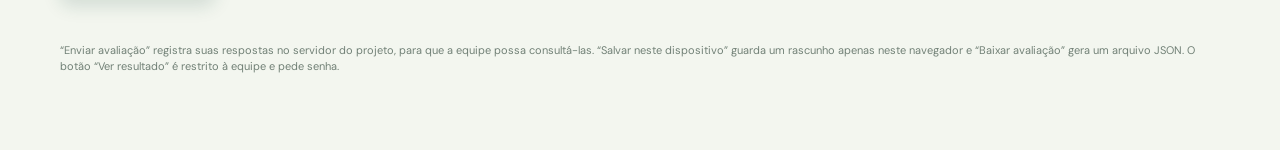
==== commit b76a6074: "Atualizção Sistema" ====
--- a/feedback.html
+++ b/feedback.html
@@ -50,9 +50,9 @@
 </div>
 </section>
 <label class="approval"><input type="checkbox" id="finalApproval"><span>Revisei minhas escolhas. Esta avaliação representa minha opinião sobre a estrutura e o conteúdo do projeto.</span></label>
-<div class="review-actions"><button class="btn btn-dark" type="button" id="exportBtn">Baixar avaliação <span>↓</span></button><button class="btn btn-outline" type="button" id="saveBtn">Salvar neste dispositivo</button><button class="btn btn-outline" type="button" id="clearBtn">Limpar respostas</button></div>
+<div class="review-actions"><button class="btn btn-dark" type="button" id="sendBtn">Enviar avaliação <span>→</span></button><a class="btn btn-lime" href="resultado.html" id="resultBtn">Ver resultado</a><button class="btn btn-outline" type="button" id="exportBtn">Baixar avaliação <span>↓</span></button><button class="btn btn-outline" type="button" id="saveBtn">Salvar neste dispositivo</button><button class="btn btn-outline" type="button" id="clearBtn">Limpar respostas</button></div>
 <p class="saved-status" id="savedStatus" aria-live="polite"></p>
-<p class="notice">A avaliação fica salva apenas neste navegador quando você usa “Salvar neste dispositivo”. O botão “Baixar avaliação” gera um arquivo JSON para encaminhar à equipe responsável. Para receber respostas automaticamente pela internet, será necessário conectar esta página a um servidor ou serviço de formulários.</p>
+<p class="notice">“Enviar avaliação” registra suas respostas no servidor do projeto, para que a equipe possa consultá-las. “Salvar neste dispositivo” guarda um rascunho apenas neste navegador e “Baixar avaliação” gera um arquivo JSON. O botão “Ver resultado” é restrito à equipe e pede senha.</p>
 </form>
 </div></main>
 <script src="js/feedback.js"></script>
